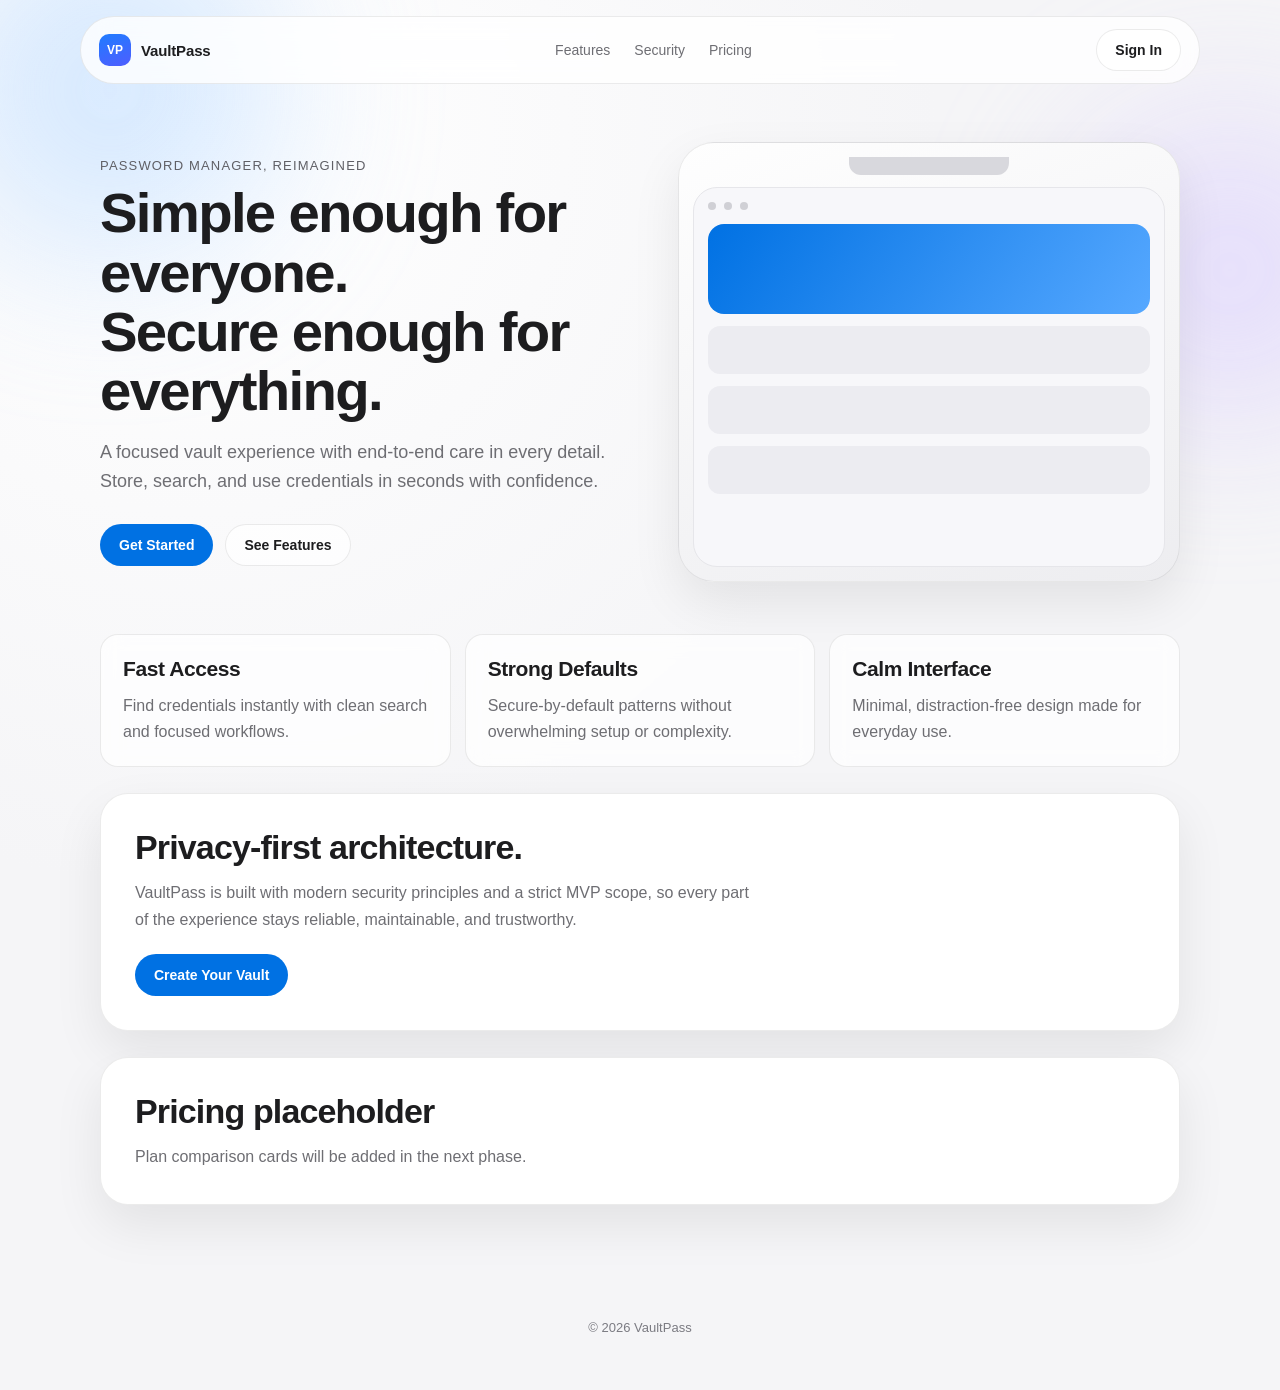
==== public/index.html @ 4d41aa42 "Refactor to public web root, redesign UI, add roadmap and secure env setup" ====
<!DOCTYPE html>
<html lang="en">
<head>
  <meta charset="UTF-8">
  <meta name="viewport" content="width=device-width, initial-scale=1.0">
  <title>VaultPass</title>
  <link rel="stylesheet" href="./styles/landing-apple.css">
</head>
<body>
  <div class="bg-orb orb-a"></div>
  <div class="bg-orb orb-b"></div>

  <header class="topbar">
    <a class="brand" href="/">
      <span class="brand-mark">VP</span>
      <span class="brand-text">VaultPass</span>
    </a>
    <nav class="topnav">
      <a href="#features">Features</a>
      <a href="#security">Security</a>
      <a href="#pricing">Pricing</a>
    </nav>
    <a class="btn btn-ghost" href="/pages/login.html">Sign In</a>
  </header>

  <main>
    <section class="hero">
      <div class="hero-copy">
        <p class="eyebrow">Password manager, reimagined</p>
        <h1>Simple enough for everyone.<br>Secure enough for everything.</h1>
        <p class="hero-sub">
          A focused vault experience with end-to-end care in every detail. Store, search,
          and use credentials in seconds with confidence.
        </p>
        <div class="hero-actions">
          <a class="btn btn-primary" href="/pages/login.html">Get Started</a>
          <a class="btn btn-ghost" href="#features">See Features</a>
        </div>
      </div>

      <div class="device-frame" aria-label="VaultPass product preview placeholder">
        <div class="device-notch"></div>
        <div class="device-screen">
          <div class="screen-head">
            <span class="dot"></span>
            <span class="dot"></span>
            <span class="dot"></span>
          </div>
          <div class="screen-card"></div>
          <div class="screen-row"></div>
          <div class="screen-row"></div>
          <div class="screen-row"></div>
        </div>
      </div>
    </section>

    <section id="features" class="feature-grid">
      <article class="feature-card">
        <h2>Fast Access</h2>
        <p>Find credentials instantly with clean search and focused workflows.</p>
      </article>
      <article class="feature-card">
        <h2>Strong Defaults</h2>
        <p>Secure-by-default patterns without overwhelming setup or complexity.</p>
      </article>
      <article class="feature-card">
        <h2>Calm Interface</h2>
        <p>Minimal, distraction-free design made for everyday use.</p>
      </article>
    </section>

    <section id="security" class="callout">
      <h2>Privacy-first architecture.</h2>
      <p>
        VaultPass is built with modern security principles and a strict MVP scope,
        so every part of the experience stays reliable, maintainable, and trustworthy.
      </p>
      <a class="btn btn-primary" href="/pages/login.html">Create Your Vault</a>
    </section>

    <section id="pricing" class="pricing-placeholder">
      <h2>Pricing placeholder</h2>
      <p>Plan comparison cards will be added in the next phase.</p>
    </section>
  </main>

  <footer class="footer">
    <p>© 2026 VaultPass</p>
  </footer>
</body>
</html>
---- public/styles/landing-apple.css ----
:root {
  --bg: #f5f5f7;
  --text: #1d1d1f;
  --muted: #6e6e73;
  --line: rgba(0, 0, 0, 0.08);
  --surface: rgba(255, 255, 255, 0.72);
  --surface-solid: #ffffff;
  --primary: #0071e3;
  --primary-hover: #0077ed;
  --radius-xl: 28px;
  --radius-lg: 18px;
  --shadow-soft: 0 20px 50px rgba(0, 0, 0, 0.08);
}

* {
  box-sizing: border-box;
}

html,
body {
  margin: 0;
  padding: 0;
}

body {
  font-family: "SF Pro Display", "SF Pro Text", -apple-system, BlinkMacSystemFont, "Helvetica Neue", sans-serif;
  background: radial-gradient(circle at 15% 10%, #ffffff 0%, #f5f5f7 45%), var(--bg);
  color: var(--text);
  min-height: 100vh;
  overflow-x: hidden;
}

.bg-orb {
  position: fixed;
  border-radius: 999px;
  filter: blur(80px);
  z-index: -1;
  opacity: 0.55;
}

.orb-a {
  width: 340px;
  height: 340px;
  background: #b8d9ff;
  top: -80px;
  left: -60px;
}

.orb-b {
  width: 300px;
  height: 300px;
  background: #d8cbff;
  right: -100px;
  top: 120px;
}

.topbar {
  position: sticky;
  top: 0;
  z-index: 10;
  max-width: 1120px;
  margin: 16px auto 0;
  padding: 12px 18px;
  border: 1px solid var(--line);
  border-radius: 999px;
  background: rgba(255, 255, 255, 0.8);
  backdrop-filter: blur(14px);
  display: flex;
  align-items: center;
  justify-content: space-between;
  gap: 14px;
}

.brand {
  display: flex;
  align-items: center;
  gap: 10px;
  text-decoration: none;
  color: inherit;
}

.brand-mark {
  width: 32px;
  height: 32px;
  border-radius: 10px;
  display: grid;
  place-items: center;
  font-size: 12px;
  font-weight: 700;
  color: #fff;
  background: linear-gradient(160deg, #1f7cff, #4f5dff);
}

.brand-text {
  font-size: 15px;
  font-weight: 600;
  letter-spacing: -0.01em;
}

.topnav {
  display: flex;
  align-items: center;
  gap: 24px;
}

.topnav a {
  text-decoration: none;
  color: var(--muted);
  font-size: 14px;
}

.topnav a:hover {
  color: var(--text);
}

main {
  max-width: 1120px;
  margin: 0 auto;
  padding: 24px 20px 72px;
}

.hero {
  margin-top: 34px;
  display: grid;
  grid-template-columns: 1.1fr 1fr;
  gap: 26px;
  align-items: center;
}

.hero-copy {
  animation: fadeUp 560ms ease;
}

.eyebrow {
  margin: 0 0 10px;
  font-size: 13px;
  letter-spacing: 0.09em;
  text-transform: uppercase;
  color: #5f5f65;
}

h1 {
  margin: 0;
  font-size: clamp(2rem, 4.4vw, 3.6rem);
  line-height: 1.05;
  letter-spacing: -0.03em;
}

.hero-sub {
  margin: 18px 0 0;
  max-width: 56ch;
  color: var(--muted);
  font-size: 18px;
  line-height: 1.6;
}

.hero-actions {
  display: flex;
  gap: 12px;
  margin-top: 28px;
}

.btn {
  text-decoration: none;
  padding: 12px 18px;
  border-radius: 999px;
  font-size: 14px;
  font-weight: 600;
  border: 1px solid transparent;
  transition: 180ms ease;
}

.btn-primary {
  color: #fff;
  background: var(--primary);
}

.btn-primary:hover {
  background: var(--primary-hover);
}

.btn-ghost {
  color: var(--text);
  background: rgba(255, 255, 255, 0.68);
  border-color: var(--line);
}

.btn-ghost:hover {
  background: #fff;
}

.device-frame {
  border: 1px solid var(--line);
  border-radius: 36px;
  padding: 14px;
  background: linear-gradient(160deg, #fefefe, #ededf0);
  box-shadow: var(--shadow-soft);
  animation: fadeUp 700ms ease;
}

.device-notch {
  width: 34%;
  height: 18px;
  margin: 0 auto 12px;
  border-radius: 0 0 12px 12px;
  background: #d8d8dd;
}

.device-screen {
  background: #f7f7fa;
  border-radius: 24px;
  border: 1px solid #e6e6ea;
  min-height: 380px;
  padding: 14px;
}

.screen-head {
  display: flex;
  gap: 8px;
}

.dot {
  width: 8px;
  height: 8px;
  border-radius: 999px;
  background: #d0d0d5;
}

.screen-card {
  margin-top: 14px;
  height: 90px;
  border-radius: 16px;
  background: linear-gradient(125deg, #0071e3, #56a8ff);
}

.screen-row {
  margin-top: 12px;
  height: 48px;
  border-radius: 12px;
  background: #ececf1;
}

.feature-grid {
  margin-top: 52px;
  display: grid;
  grid-template-columns: repeat(3, minmax(0, 1fr));
  gap: 14px;
}

.feature-card {
  border: 1px solid var(--line);
  border-radius: var(--radius-lg);
  background: var(--surface);
  backdrop-filter: blur(10px);
  padding: 22px;
}

.feature-card h2 {
  margin: 0;
  font-size: 21px;
  letter-spacing: -0.02em;
}

.feature-card p {
  margin: 12px 0 0;
  color: var(--muted);
  line-height: 1.6;
}

.callout,
.pricing-placeholder {
  margin-top: 26px;
  border: 1px solid var(--line);
  border-radius: var(--radius-xl);
  background: var(--surface-solid);
  box-shadow: var(--shadow-soft);
  padding: 34px;
}

.callout h2,
.pricing-placeholder h2 {
  margin: 0;
  font-size: 34px;
  letter-spacing: -0.025em;
}

.callout p,
.pricing-placeholder p {
  margin: 12px 0 0;
  color: var(--muted);
  line-height: 1.7;
  max-width: 70ch;
}

.callout .btn {
  margin-top: 20px;
  display: inline-block;
}

.footer {
  text-align: center;
  padding: 30px 16px 42px;
  color: #7b7b82;
  font-size: 13px;
}

@keyframes fadeUp {
  from {
    opacity: 0;
    transform: translateY(16px);
  }
  to {
    opacity: 1;
    transform: translateY(0);
  }
}

@media (max-width: 980px) {
  .topnav {
    display: none;
  }

  .hero {
    grid-template-columns: 1fr;
  }

  .feature-grid {
    grid-template-columns: 1fr;
  }

  .callout,
  .pricing-placeholder {
    padding: 24px;
  }

  .callout h2,
  .pricing-placeholder h2 {
    font-size: 28px;
  }
}

@media (max-width: 640px) {
  .topbar {
    border-radius: 16px;
  }

  .hero-actions {
    flex-direction: column;
    align-items: flex-start;
  }

  .btn {
    width: 100%;
    text-align: center;
  }
}
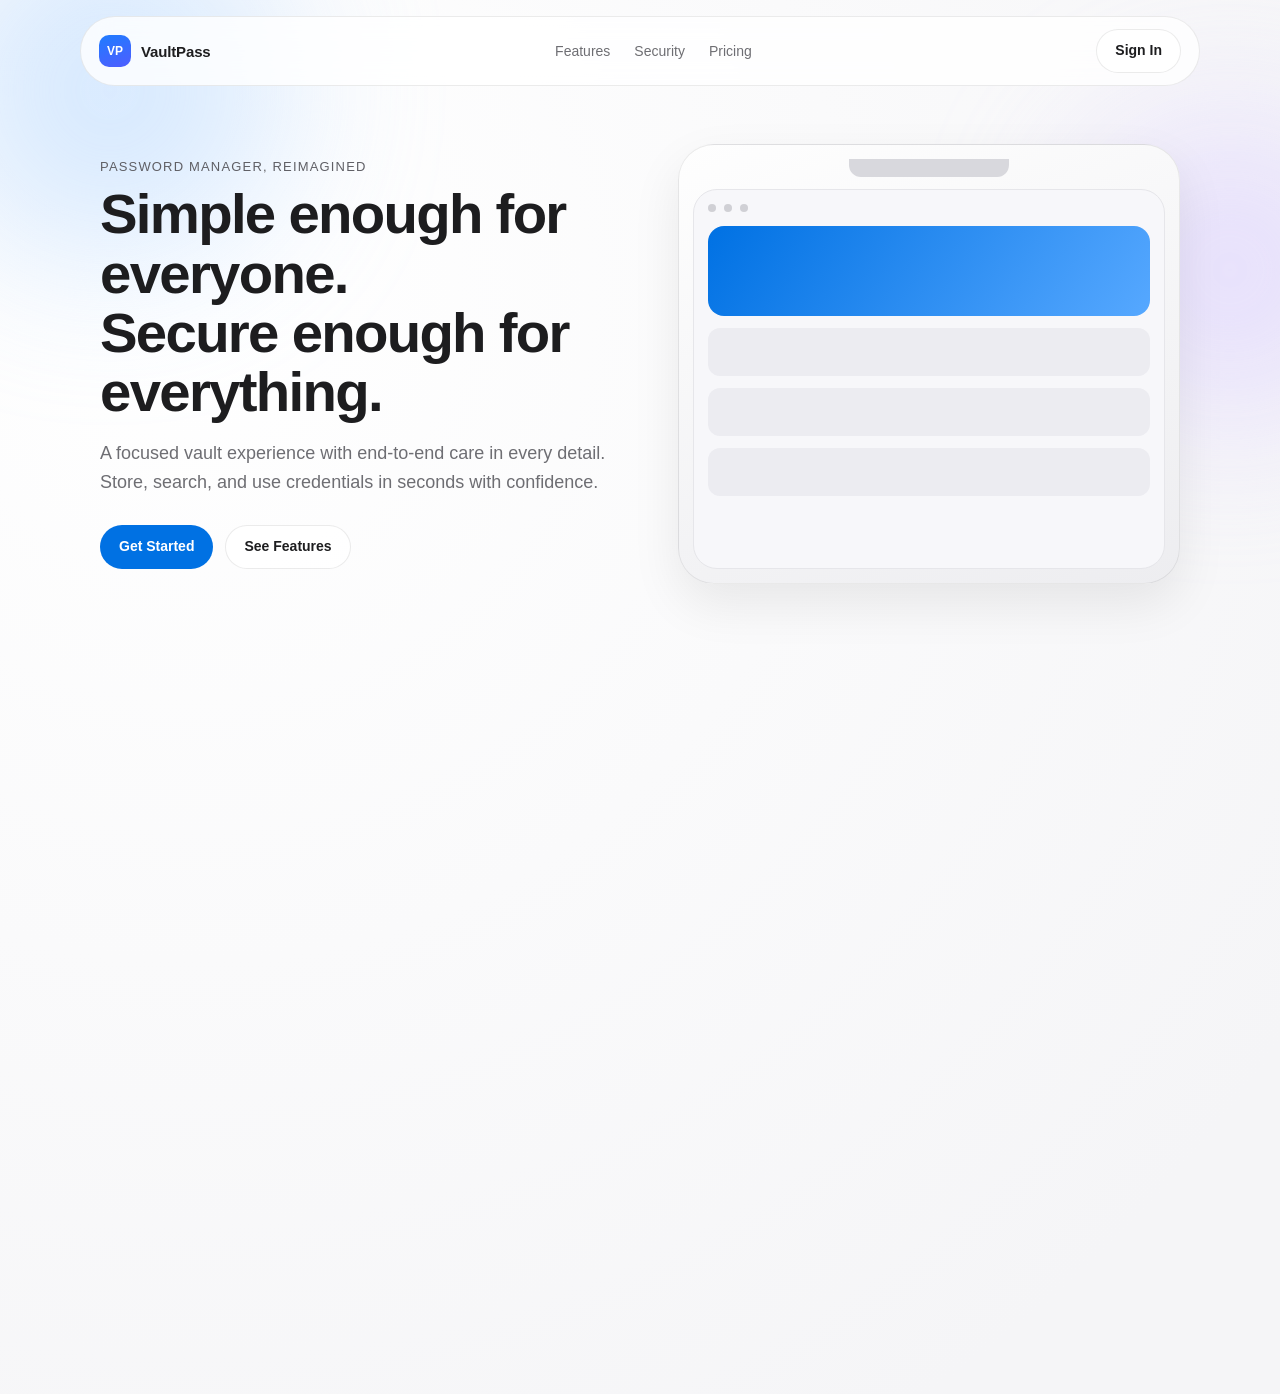
==== commit 7a0934bf: "sprint 9 and 10" ====
--- a/public/index.html
+++ b/public/index.html
@@ -4,9 +4,12 @@
   <meta charset="UTF-8">
   <meta name="viewport" content="width=device-width, initial-scale=1.0">
   <title>VaultPass</title>
+  <meta name="theme-color" content="#0071e3">
+  <link rel="manifest" href="/manifest.webmanifest">
   <link rel="stylesheet" href="./styles/landing-apple.css">
 </head>
 <body>
+  <a class="skip-link" href="#mainContent">Skip to main content</a>
   <div class="bg-orb orb-a"></div>
   <div class="bg-orb orb-b"></div>
 
@@ -23,7 +26,7 @@
     <a class="btn btn-ghost" href="/pages/login.html">Sign In</a>
   </header>
 
-  <main>
+  <main id="mainContent">
     <section class="hero">
       <div class="hero-copy">
         <p class="eyebrow">Password manager, reimagined</p>
@@ -87,5 +90,6 @@
   <footer class="footer">
     <p>© 2026 VaultPass</p>
   </footer>
+  <script src="/script/pwa-init.js"></script>
 </body>
 </html>
--- a/public/styles/landing-apple.css
+++ b/public/styles/landing-apple.css
@@ -30,6 +30,25 @@
   overflow-x: hidden;
 }
 
+.skip-link {
+  position: absolute;
+  left: 12px;
+  top: -44px;
+  z-index: 100;
+  background: #fff;
+  color: #1d1d1f;
+  border: 1px solid rgba(0, 0, 0, 0.18);
+  border-radius: 10px;
+  padding: 10px 12px;
+  text-decoration: none;
+  font-size: 13px;
+  font-weight: 600;
+}
+
+.skip-link:focus {
+  top: 12px;
+}
+
 .bg-orb {
   position: fixed;
   border-radius: 999px;
@@ -163,6 +182,7 @@
 .btn {
   text-decoration: none;
   padding: 12px 18px;
+  min-height: 44px;
   border-radius: 999px;
   font-size: 14px;
   font-weight: 600;
@@ -245,6 +265,8 @@
   display: grid;
   grid-template-columns: repeat(3, minmax(0, 1fr));
   gap: 14px;
+  content-visibility: auto;
+  contain-intrinsic-size: 600px;
 }
 
 .feature-card {
@@ -275,6 +297,8 @@
   background: var(--surface-solid);
   box-shadow: var(--shadow-soft);
   padding: 34px;
+  content-visibility: auto;
+  contain-intrinsic-size: 420px;
 }
 
 .callout h2,
@@ -353,4 +377,19 @@
     width: 100%;
     text-align: center;
   }
-}
+
+  .bg-orb {
+    opacity: 0.25;
+    filter: blur(60px);
+  }
+}
+
+@media (prefers-reduced-motion: reduce) {
+  *,
+  *::before,
+  *::after {
+    animation: none !important;
+    transition: none !important;
+    scroll-behavior: auto !important;
+  }
+}
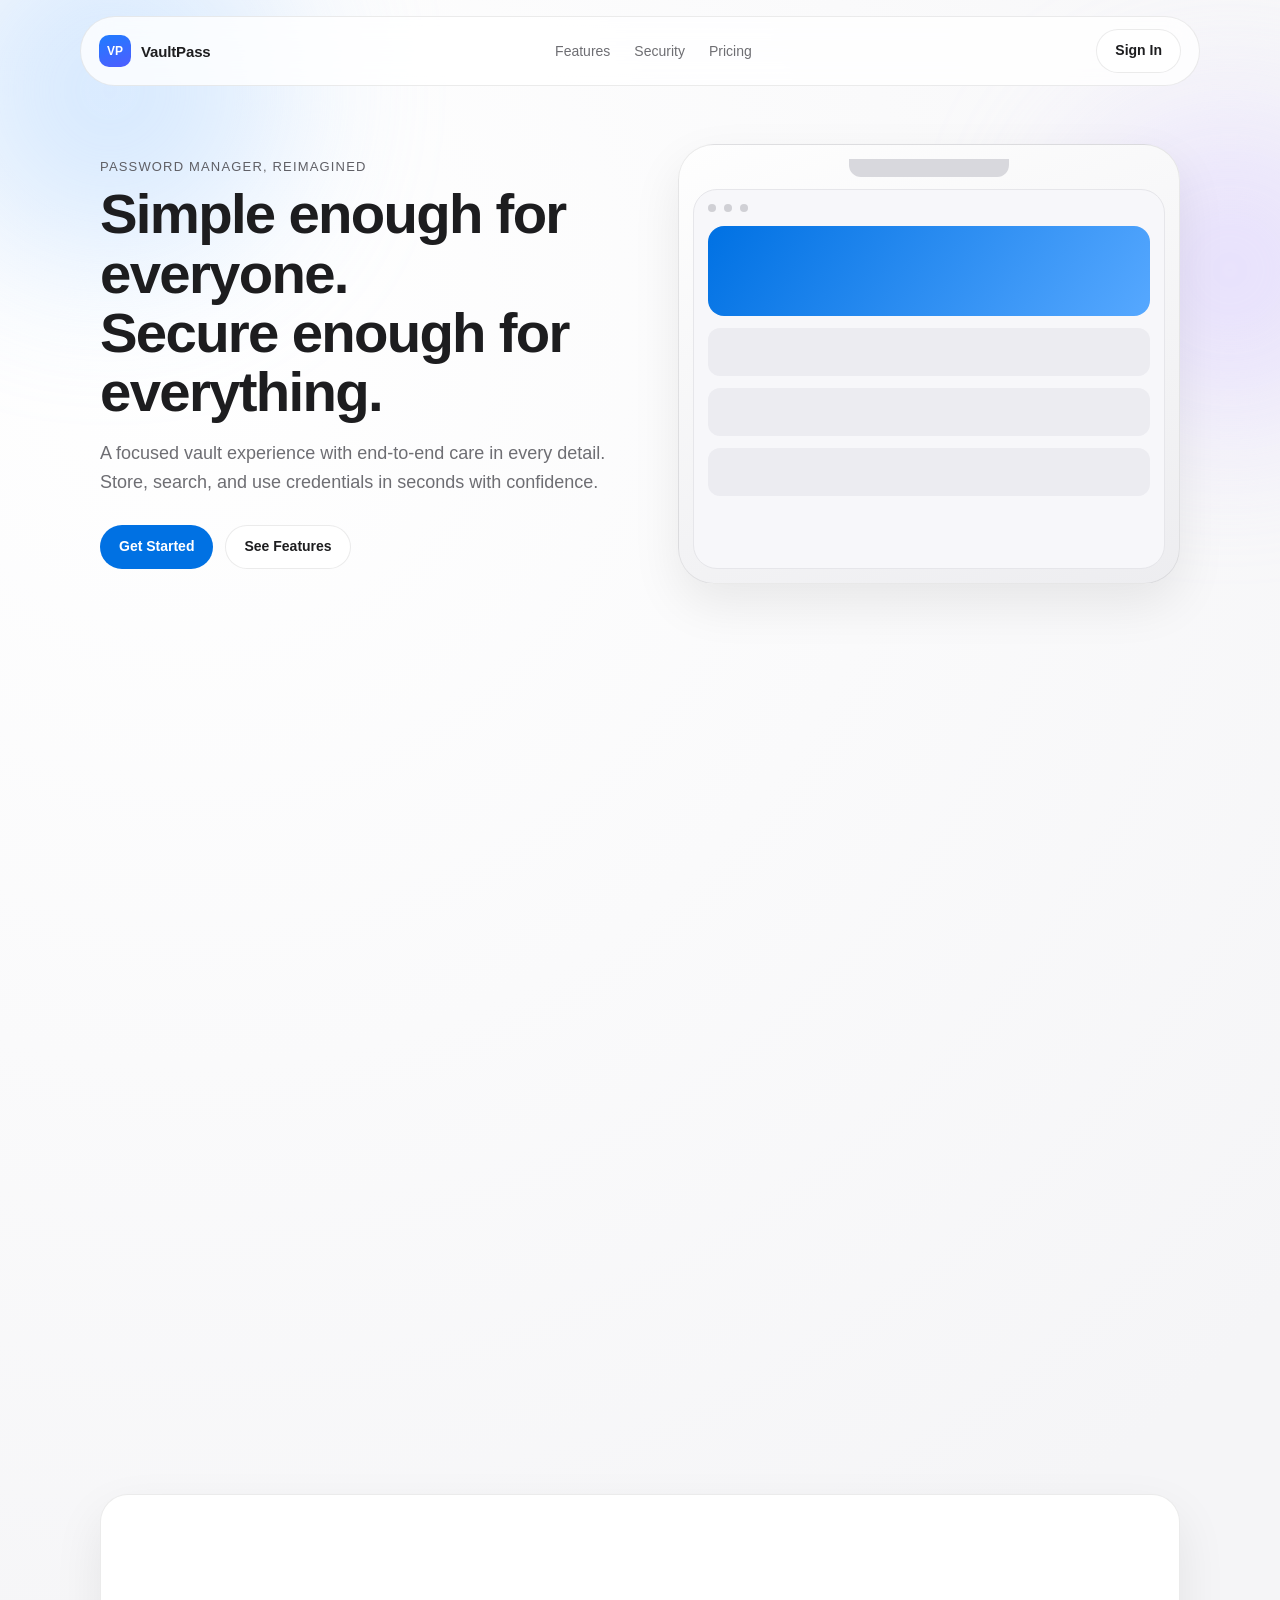
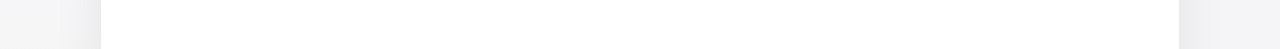
==== commit ebe9ee9a: "Phase 6: support SLAs + user-facing support/status pages" ====
--- a/public/index.html
+++ b/public/index.html
@@ -82,13 +82,30 @@
     </section>
 
     <section id="pricing" class="pricing-placeholder">
-      <h2>Pricing placeholder</h2>
-      <p>Plan comparison cards will be added in the next phase.</p>
+      <h2>Plans</h2>
+      <p>Choose a plan that fits your needs. You can start free and upgrade anytime.</p>
+      <div class="feature-grid" aria-label="Pricing tiers">
+        <article class="feature-card">
+          <h3>Free</h3>
+          <p>Core vault features for individuals getting started.</p>
+        </article>
+        <article class="feature-card">
+          <h3>Plus</h3>
+          <p>Extra safety and convenience for daily users.</p>
+        </article>
+        <article class="feature-card">
+          <h3>Family / Team</h3>
+          <p>Sharing, emergency access, and collaboration workflows.</p>
+        </article>
+      </div>
+      <p style="margin-top: 16px;">
+        <a class="btn btn-primary" href="/pages/login.html">Open VaultPass</a>
+      </p>
     </section>
   </main>
 
   <footer class="footer">
-    <p>© 2026 VaultPass</p>
+    <p>© 2026 VaultPass · <a href="/pages/status.html">Status</a> · <a href="/pages/support.html">Support</a> · <a href="/pages/privacy.html">Privacy</a></p>
   </footer>
   <script src="/script/pwa-init.js"></script>
 </body>
